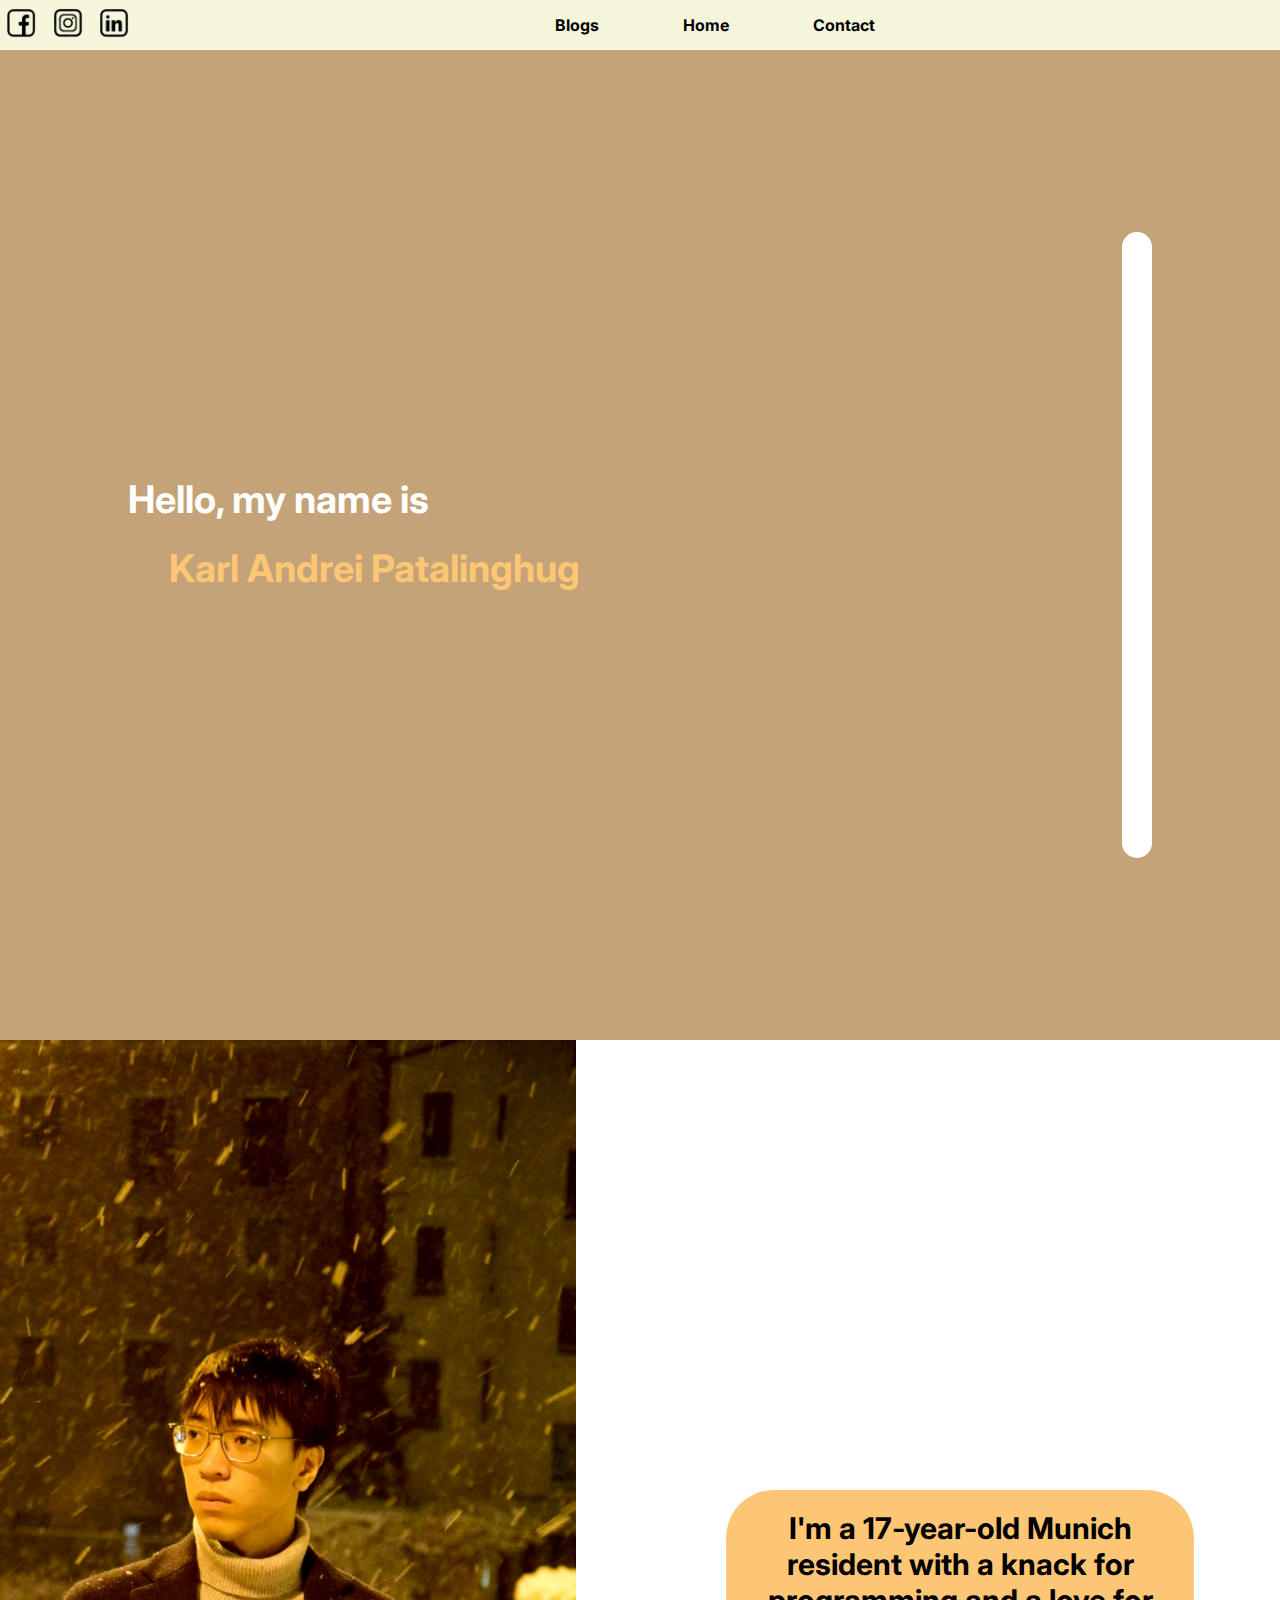
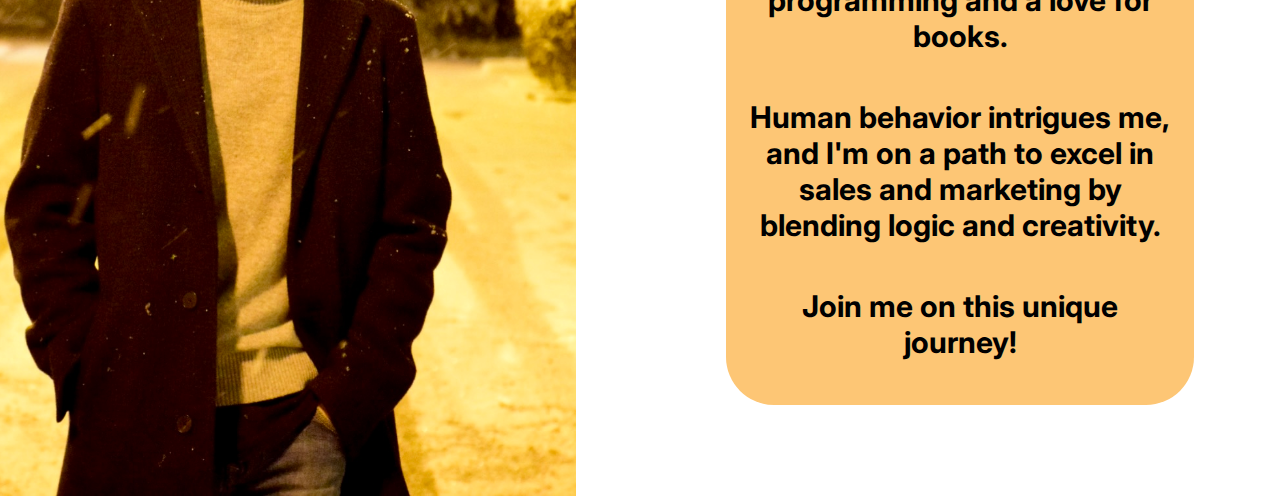
==== index.html @ 40e67347 "Website Info" ====
<!DOCTYPE html>
<html lang="en">
<head>
    <meta charset="UTF-8">
    <meta name="viewport" content="width=device-width, initial-scale=1.0, maximum-scale=1.0, user-scalable=no">
    <title>Document</title>
    <link rel="stylesheet" href="style.css">
    <link href='https://fonts.googleapis.com/css?family=Inter' rel='stylesheet'>
</head>
<body>
    <div class="header">

        <div class="social-container">
        <a href="#" class="social"><img src="images/facebook-logo.png" alt="facebook logo"></a>
        <a href="https://www.instagram.com/k.andrei.p" class="social"><img src="images/instagram-logo.png" alt="instagram logo"></a>
        <a href="#" class="social"><img src="images/linkedIn-logo.png" alt="linkedIn logo"></a>
        </div>

        <nav>
            <ul>
                <li>
                    <a href="#">Blogs</a>
                    <a href="#">Home</a>
                    <a href="#">Contact</a>
                </li>
            </ul>
        </nav>
    </div>

    <div class="banner">
        <div class="col">
            <h2>Hello, my name is</h2>
            <h1>Karl Andrei Patalinghug</h1>
        </div>
        <div class="hero">
            <img src="images/IMG_6834 (1).JPG" alt="">
        </div>
    </div>

    <div class="introduction">
        <img src="images/IMG_9086 (1).JPG" alt="Winter image">
        <div class="paragraph-box">
            <h2>I'm a 17-year-old Munich resident with a knack for programming and a love for books. </h2>
            <h2>Human behavior intrigues me, and I'm on a path to excel in sales and marketing by blending logic and creativity.</h2>
            <h2>Join me on this unique journey!</h2>
        </div>
    </div>
</body>
</html>
---- style.css ----
body{
  padding: 0;
  margin: 0;
  font-family: 'Inter', sans-serif;
  box-sizing: border-box;
  overflow-x: hidden;
}


.header{
  width: 100%;
  height: 50px;
  background-color:beige;
  display: flex;
  justify-content: space-between;
  align-items: center;
  margin: 0;
  padding: 0;
}

.social-container{
  display: flex;
  align-items: center;
}
.social img { 
  width: 30px;
  margin-right: 10px;
  margin-left: 0.5vw;
}

nav{
  text-align: center;
  flex: 1;
}

nav ul {
  list-style: none;
}

nav a {
  text-decoration: none;
  font-weight: bold;
  color: black;
  margin-right: 30px;
}

nav a + a{
  margin-left: 50px;
}

nav a:hover{
  color: dimgrey;
}

h1, h2 {
  font-size: 35px; 
  margin: 0; 
  padding: 0; 
}

.banner{
  width: 100vw;
  height: 110vh;
  display: flex;
  background-color: #C3A377;
  position: relative;
}

.col {
  position: relative;
  top: 50%;
  left: 10%;
}

.col h2{
  font-size: 38px;
  font-weight: bold;
  position: absolute;
  top: -7%;
  color: white;
}

h1{
  font-size: 38px;
  font-weight: bold;
  position: relative;
  left: 10%;
  color: #FDC675;
}


.banner img{
  height: 45vw;
  position: absolute;
  top: 50%;
  transform: translateY(-50%);
  right: 10%;
  border-radius: 89px;
  border: 20px solid white;
  border-width: 25px 15px;
}

.introduction{
  width: 100vw;
  height: 100vh;
  display: flex;
  flex-direction: column;
  align-items: center;
}

.introduction h2{
  flex: 1;
  padding: 10px;
  text-align: center;
  font-weight: bold;
  font-size: 30px;
  margin-bottom: 25px;
}

.introduction img{
  width: 55%;
  height: auto;
  object-fit: cover;
  position: absolute;
  left: -10%;
}

.introduction .paragraph-box {
  background-color: #FDC675;
  border: 15px 10px solid #FDC675;
  border-radius: 48px;
  padding: 10px;
  margin-right: 0 auto;
  max-width: 35vw;
  position: relative;
  top: 50%;
  right: -25%;
}
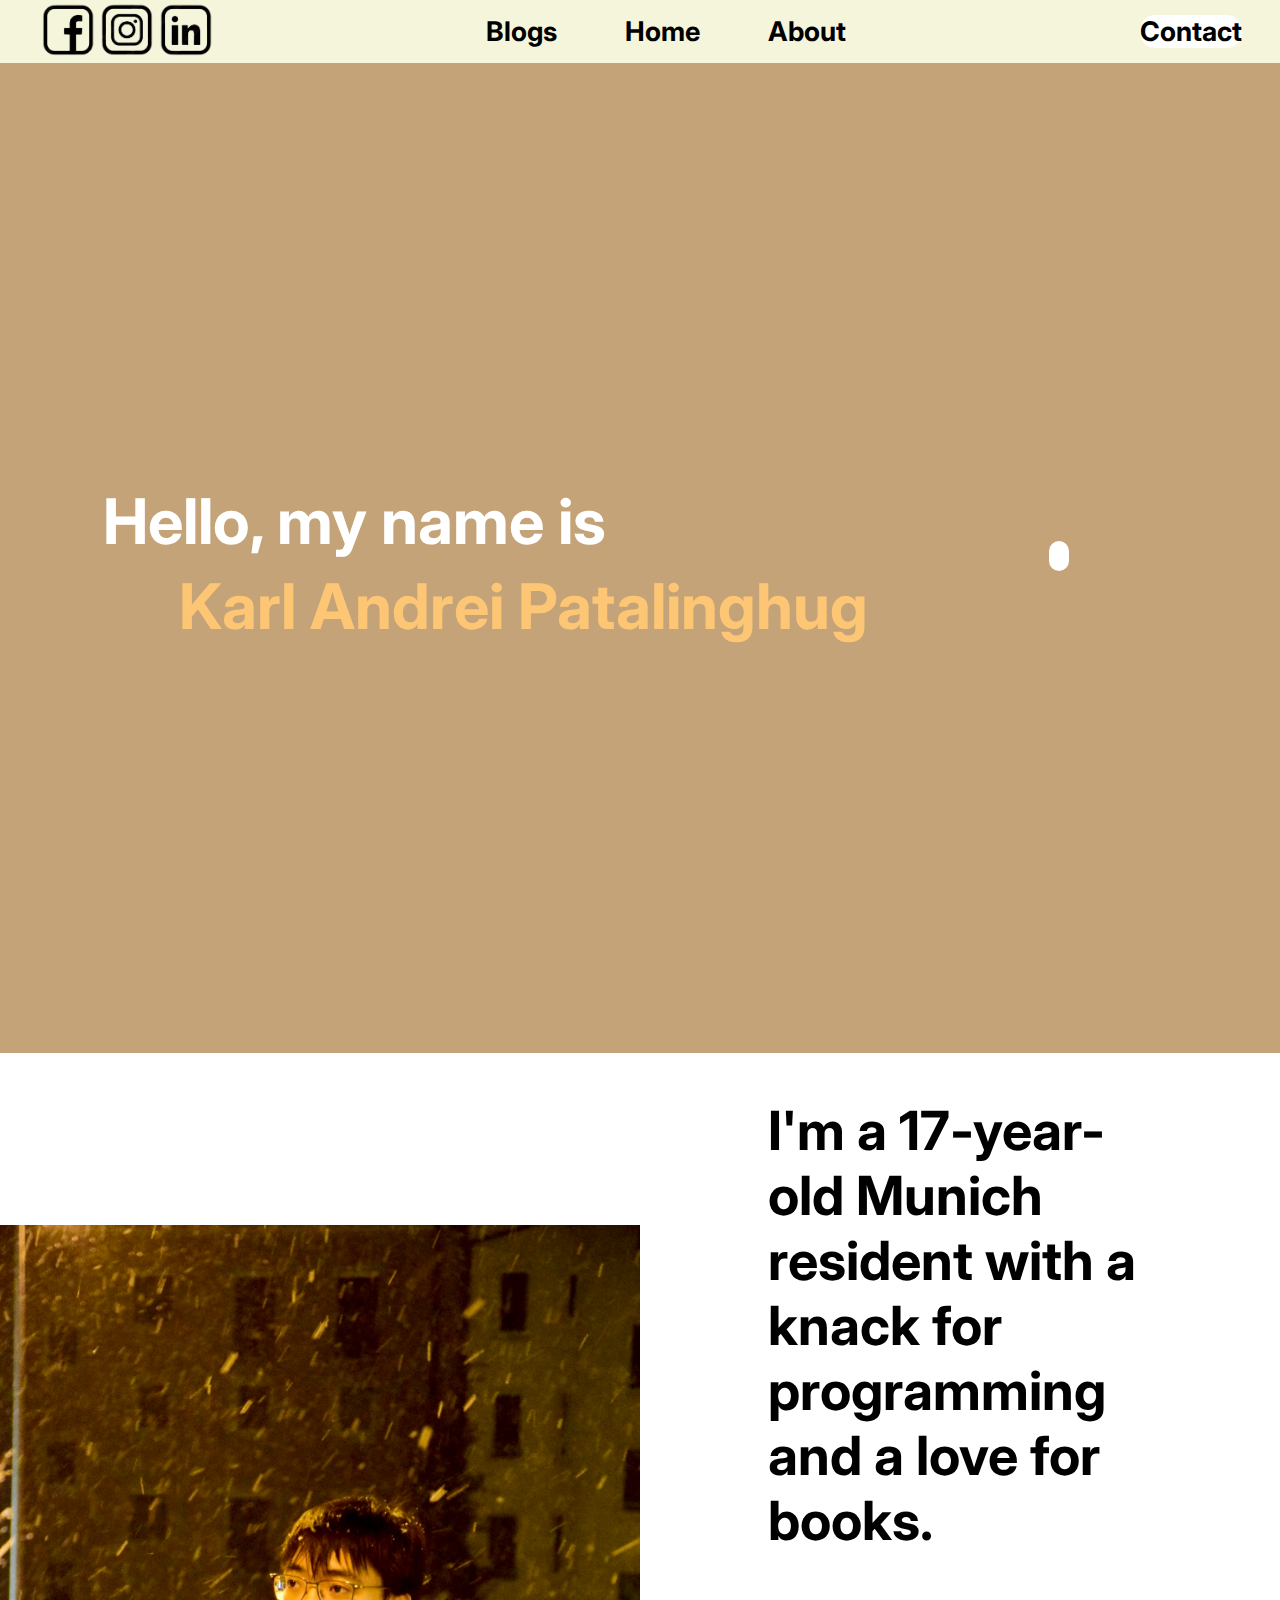
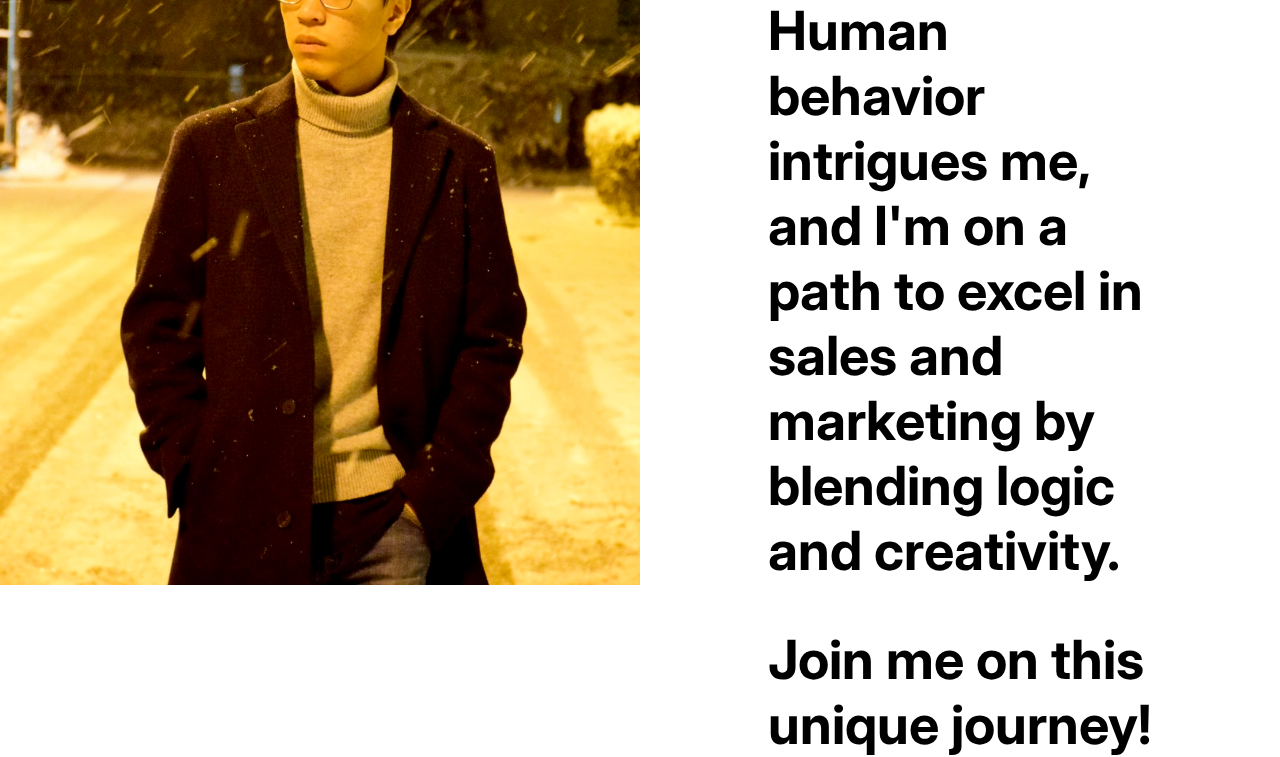
==== commit 8843a331: "Updating html and css to relational website" ====
--- a/index.html
+++ b/index.html
@@ -8,24 +8,25 @@
     <link href='https://fonts.googleapis.com/css?family=Inter' rel='stylesheet'>
 </head>
 <body>
-    <div class="header">
-
+    <header>
         <div class="social-container">
-        <a href="#" class="social"><img src="images/facebook-logo.png" alt="facebook logo"></a>
-        <a href="https://www.instagram.com/k.andrei.p" class="social"><img src="images/instagram-logo.png" alt="instagram logo"></a>
-        <a href="#" class="social"><img src="images/linkedIn-logo.png" alt="linkedIn logo"></a>
+            <a href="#" class="social"><img src="images/facebook-logo.png" alt="facebook logo"></a>
+            <a href="https://www.instagram.com/k.andrei.p" class="social"><img src="images/instagram-logo.png" alt="instagram logo"></a>
+            <a href="#" class="social"><img src="images/linkedIn-logo.png" alt="linkedIn logo"></a>
         </div>
-
         <nav>
             <ul>
                 <li>
-                    <a href="#">Blogs</a>
-                    <a href="#">Home</a>
-                    <a href="#">Contact</a>
+                    <a href="#" class="header-center-btn">Blogs</a>
+                    <a href="#" class="header-center-btn">Home</a>
+                    <a href="#" class="header-center-btn">About</a>
                 </li>
             </ul>
         </nav>
-    </div>
+        <div class="contact-btn">
+            <a href="#">Contact</a>
+        </div>
+    </header>
 
     <div class="banner">
         <div class="col">
@@ -39,9 +40,8 @@
 
     <div class="introduction">
         <img src="images/IMG_9086 (1).JPG" alt="Winter image">
-        <div class="paragraph-box">
-            <h2>I'm a 17-year-old Munich resident with a knack for programming and a love for books. </h2>
-            <h2>Human behavior intrigues me, and I'm on a path to excel in sales and marketing by blending logic and creativity.</h2>
+        <div class="introduction-box">
+            <h2>I'm a 17-year-old Munich resident with a knack for programming and a love for books. </h2>            <h2>Human behavior intrigues me, and I'm on a path to excel in sales and marketing by blending logic and creativity.</h2>
             <h2>Join me on this unique journey!</h2>
         </div>
     </div>
--- a/style.css
+++ b/style.css
@@ -1,3 +1,12 @@
+:root{
+
+  --header-font-size: 3vh;
+  --banner-height: 110vh;
+  --banner-text-size: 7vh;
+  --banner-image-radius: 20vh;
+  --introduction-text-size:6vh;
+}
+
 body{
   padding: 0;
   margin: 0;
@@ -6,133 +15,134 @@
   overflow-x: hidden;
 }
 
-
-.header{
-  width: 100%;
-  height: 50px;
-  background-color:beige;
+header{
+  width: 100vw;
+  height: 7vh;
+  background-color: beige;
   display: flex;
   justify-content: space-between;
   align-items: center;
-  margin: 0;
-  padding: 0;
+  box-sizing: border-box;
+  padding-left: 3%;
+  padding-right: 3%;
 }
 
 .social-container{
   display: flex;
   align-items: center;
+  justify-content: space-around;
 }
-.social img { 
-  width: 30px;
-  margin-right: 10px;
-  margin-left: 0.5vw;
+
+.social img{
+  width: 6vh;
+  margin: 0.2vw;
 }
 
 nav{
+  flex: 1;
   text-align: center;
-  flex: 1;
 }
 
-nav ul {
+nav ul li {
   list-style: none;
+  display: inline-block;
 }
 
-nav a {
+nav ul li a{
   text-decoration: none;
+  font-size: var(--header-font-size);
+  color: black;
   font-weight: bold;
+  margin-right: 5vw;
+}
+.contact-btn a{
+  font-size: var(--header-font-size);
+  text-decoration: none;
   color: black;
-  margin-right: 30px;
+  font-weight: bold;
+  border-radius: 1.7vh;
+  border-width: 1.7vh 2vw;
+  background-color: white !important;
 }
 
-nav a + a{
-  margin-left: 50px;
-}
-
-nav a:hover{
-  color: dimgrey;
-}
-
-h1, h2 {
-  font-size: 35px; 
-  margin: 0; 
-  padding: 0; 
+nav ul li a:hover{
+  color: gray;
+  transition-duration: 0.5s; 
 }
 
 .banner{
   width: 100vw;
-  height: 110vh;
+  height: var(--banner-height);
+  background-color: #C3A377;
+  border: 1px solid #C3A377;
   display: flex;
-  background-color: #C3A377;
-  position: relative;
+  align-items: center;
+  justify-content: space-between;
+  box-sizing: border-box;
+  padding: 8%;
 }
 
-.col {
-  position: relative;
-  top: 50%;
-  left: 10%;
+.hero{
+  padding-right: 10%;
 }
 
-.col h2{
-  font-size: 38px;
+.banner img{
+  height: 80vh !important;
+  border-radius: var(--banner-image-radius);
+  border: 1vw solid white;
+  border-width: 1.2vw 0.8vw;
+}
+
+.banner .col{
+  flex: 1;
+  display: flex;
+  flex-direction: column;
+  justify-content: center !important;
+  align-items: left;
+}
+
+.col h2 {
+  font-size: var(--banner-text-size);
   font-weight: bold;
-  position: absolute;
-  top: -7%;
+  margin-bottom: 0;
   color: white;
 }
 
-h1{
-  font-size: 38px;
+.col h1 {
+  font-size: var(--banner-text-size);
   font-weight: bold;
-  position: relative;
-  left: 10%;
+  margin-top: 1vh;
+  padding-left: 8%;
   color: #FDC675;
 }
 
-
-.banner img{
-  height: 45vw;
-  position: absolute;
-  top: 50%;
-  transform: translateY(-50%);
-  right: 10%;
-  border-radius: 89px;
-  border: 20px solid white;
-  border-width: 25px 15px;
-}
-
-.introduction{
-  width: 100vw;
-  height: 100vh;
+.introduction {
   display: flex;
-  flex-direction: column;
+  justify-content: center;
   align-items: center;
 }
 
-.introduction h2{
-  flex: 1;
-  padding: 10px;
-  text-align: center;
-  font-weight: bold;
-  font-size: 30px;
-  margin-bottom: 25px;
+.introduction img{
+  width: 50vw;
+  align-self: left;
 }
 
-.introduction img{
-  width: 55%;
-  height: auto;
-  object-fit: cover;
-  position: absolute;
-  left: -10%;
+.introduction-box {
+  display: flex;
+  flex-direction: column;
+  justify-self: center;
+  align-items: center;
+  padding-left: 10%;
+  padding-right: 10%;
+  
 }
 
-.introduction .paragraph-box {
-  background-color: #FDC675;
-  border: 15px 10px solid #FDC675;
-  border-radius: 48px;
-  padding: 10px;
-  margin-right: 0 auto;
-  max-width: 35vw;
-  position: relative;
-  top: 50%;
-  right: -25%;
-}+.introduction-box h2 {
+  font-size: var(--introduction-text-size);
+  font-weight: bold;
+  margin-bottom: 0;
+  color: black;
+}
+
+
+
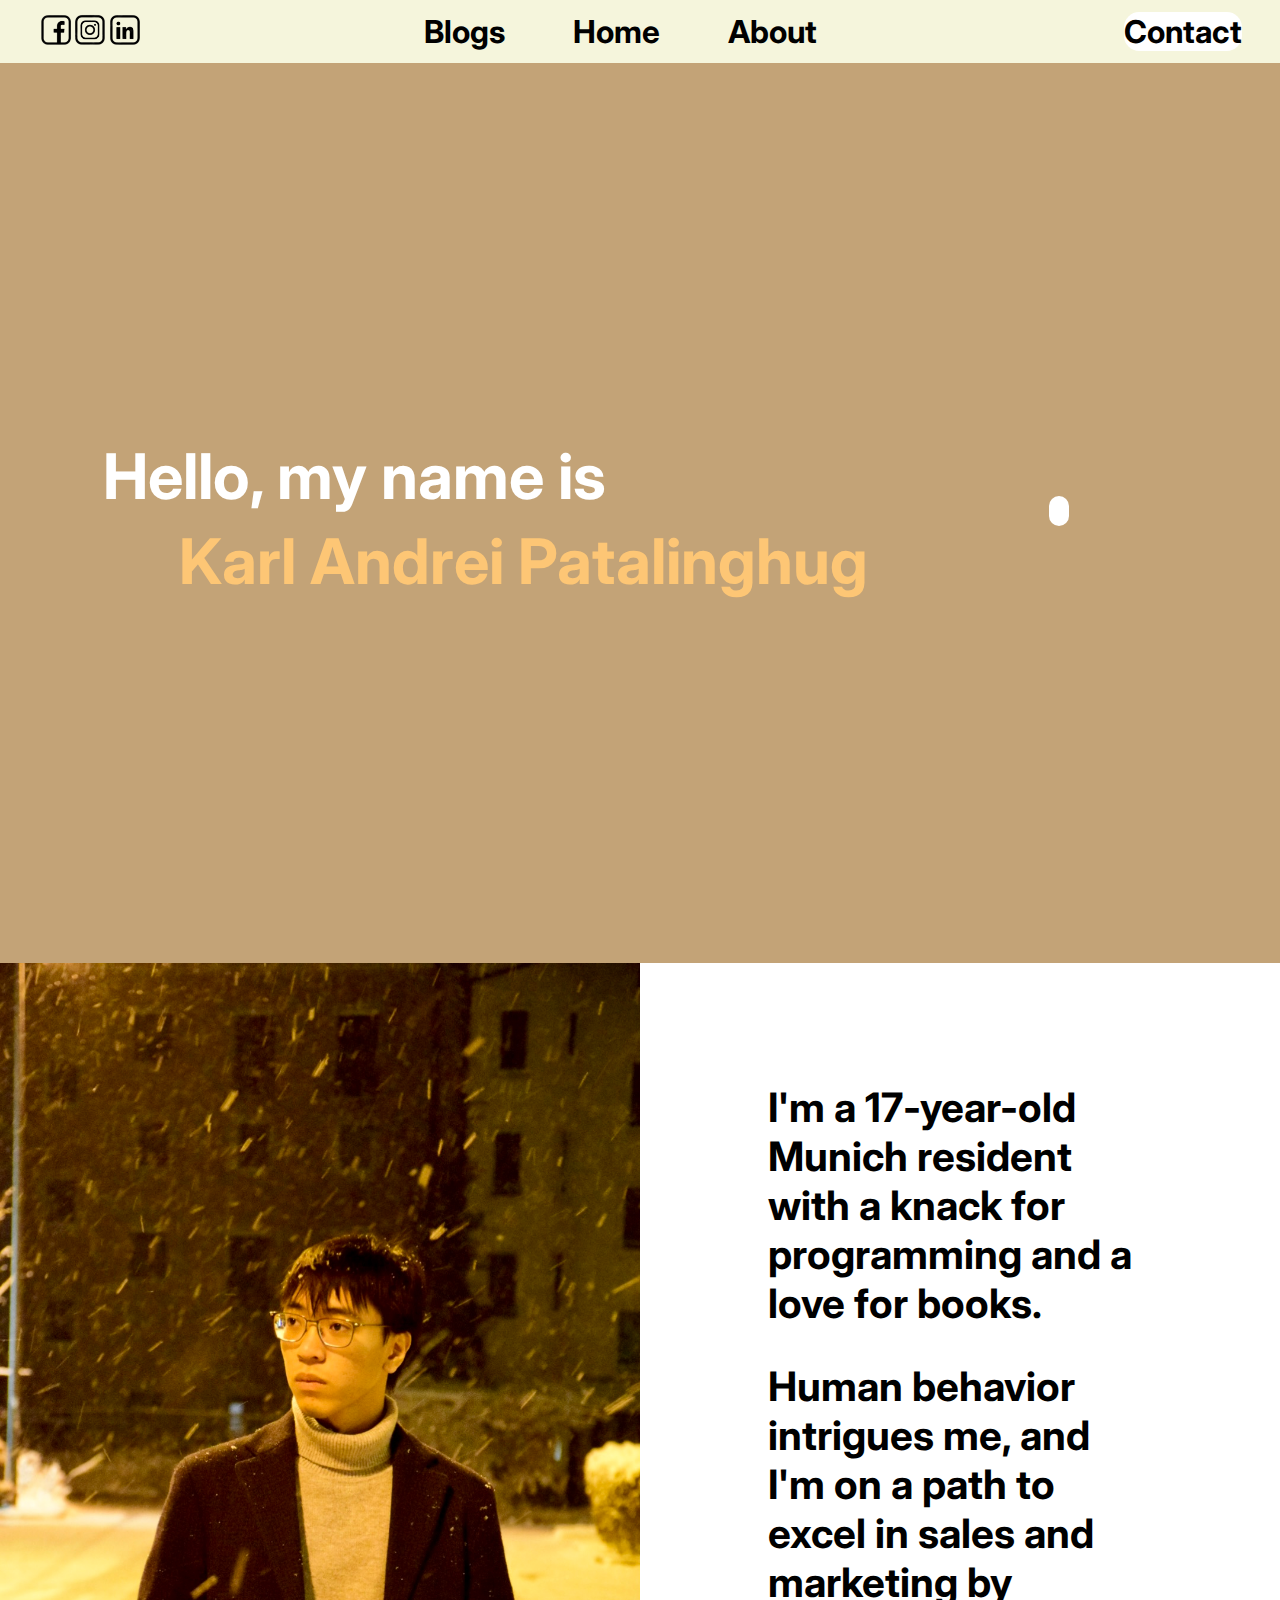
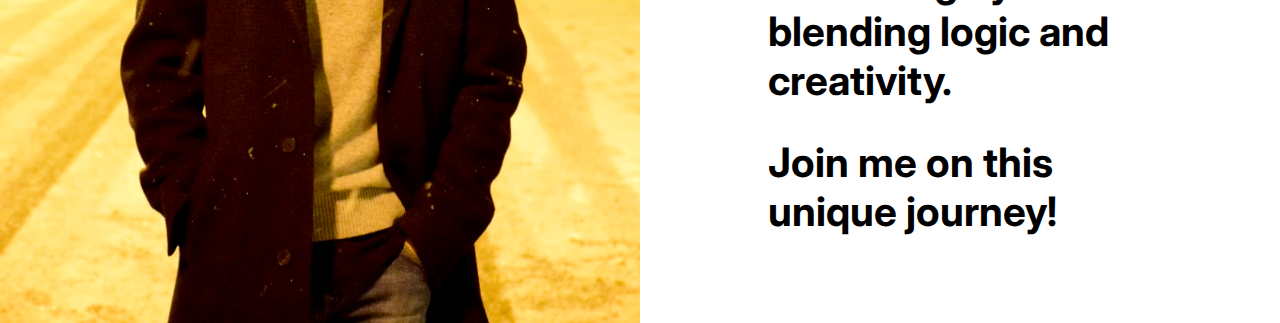
==== commit d8cacd10: "Added Medias to css file" ====
--- a/index.html
+++ b/index.html
@@ -3,7 +3,8 @@
 <head>
     <meta charset="UTF-8">
     <meta name="viewport" content="width=device-width, initial-scale=1.0, maximum-scale=1.0, user-scalable=no">
-    <title>Document</title>
+    <link rel="icon" href="images/KAP Media Dynamics Logo Design 3.0.png" />
+    <title>Karl Andrei Patalinghug</title>
     <link rel="stylesheet" href="style.css">
     <link href='https://fonts.googleapis.com/css?family=Inter' rel='stylesheet'>
 </head>
--- a/style.css
+++ b/style.css
@@ -5,6 +5,7 @@
   --banner-text-size: 7vh;
   --banner-image-radius: 20vh;
   --introduction-text-size:6vh;
+
 }
 
 body{
@@ -34,7 +35,7 @@
 }
 
 .social img{
-  width: 6vh;
+  width: 6vw;
   margin: 0.2vw;
 }
 
@@ -144,5 +145,68 @@
   color: black;
 }
 
-
-
+@media screen and (max-width: 600px) {
+  :root{
+    --header-font-size: 1.5vh;
+    --banner-height: 100vh;
+    --banner-text-size: 4.6vh;
+    --banner-image-radius: 10vh;
+    --introduction-text-size:1.5vh;
+  }
+  .banner{
+    flex-direction: column;
+  }
+  .social img {
+    width: 5vw;
+    margin: 0.1vw;
+  }
+
+  .col h1{
+    font-size: var(--banner-text-size);
+    margin-top: 1vh;
+    padding-left: 0;
+    text-align: center;
+  }
+
+  .hero{
+    padding-right: 0;
+  }
+  .banner img {
+    height: 50vh!important;
+    border-radius: var(--banner-image-radius);
+    border: 1vw solid white;
+    border-width: 1.2vw 0.8vw;
+  }
+
+}
+
+@media  screen and (min-width: 768px) {
+  :root{
+    --header-font-size: 3vh;
+    --banner-height: 100vh;
+    --banner-text-size: 4.6vh;
+    --banner-image-radius: 10vh;
+    --introduction-text-size:4vh;
+  }
+
+  .social img{
+    width: 3vw;
+    margin: 0.1vw;
+  }
+}
+
+@media  screen and (min-width: 992px) {
+  :root{
+    --header-font-size: 3.5vh;
+    --banner-height: 100vh;
+    --banner-text-size: 7vh;
+    --banner-image-radius: 12vh;
+    --introduction-text-size:4.5vh;
+  }
+
+  .social img{
+    width: 2.5vw;
+    margin: 0.1vw;
+  }
+}
+
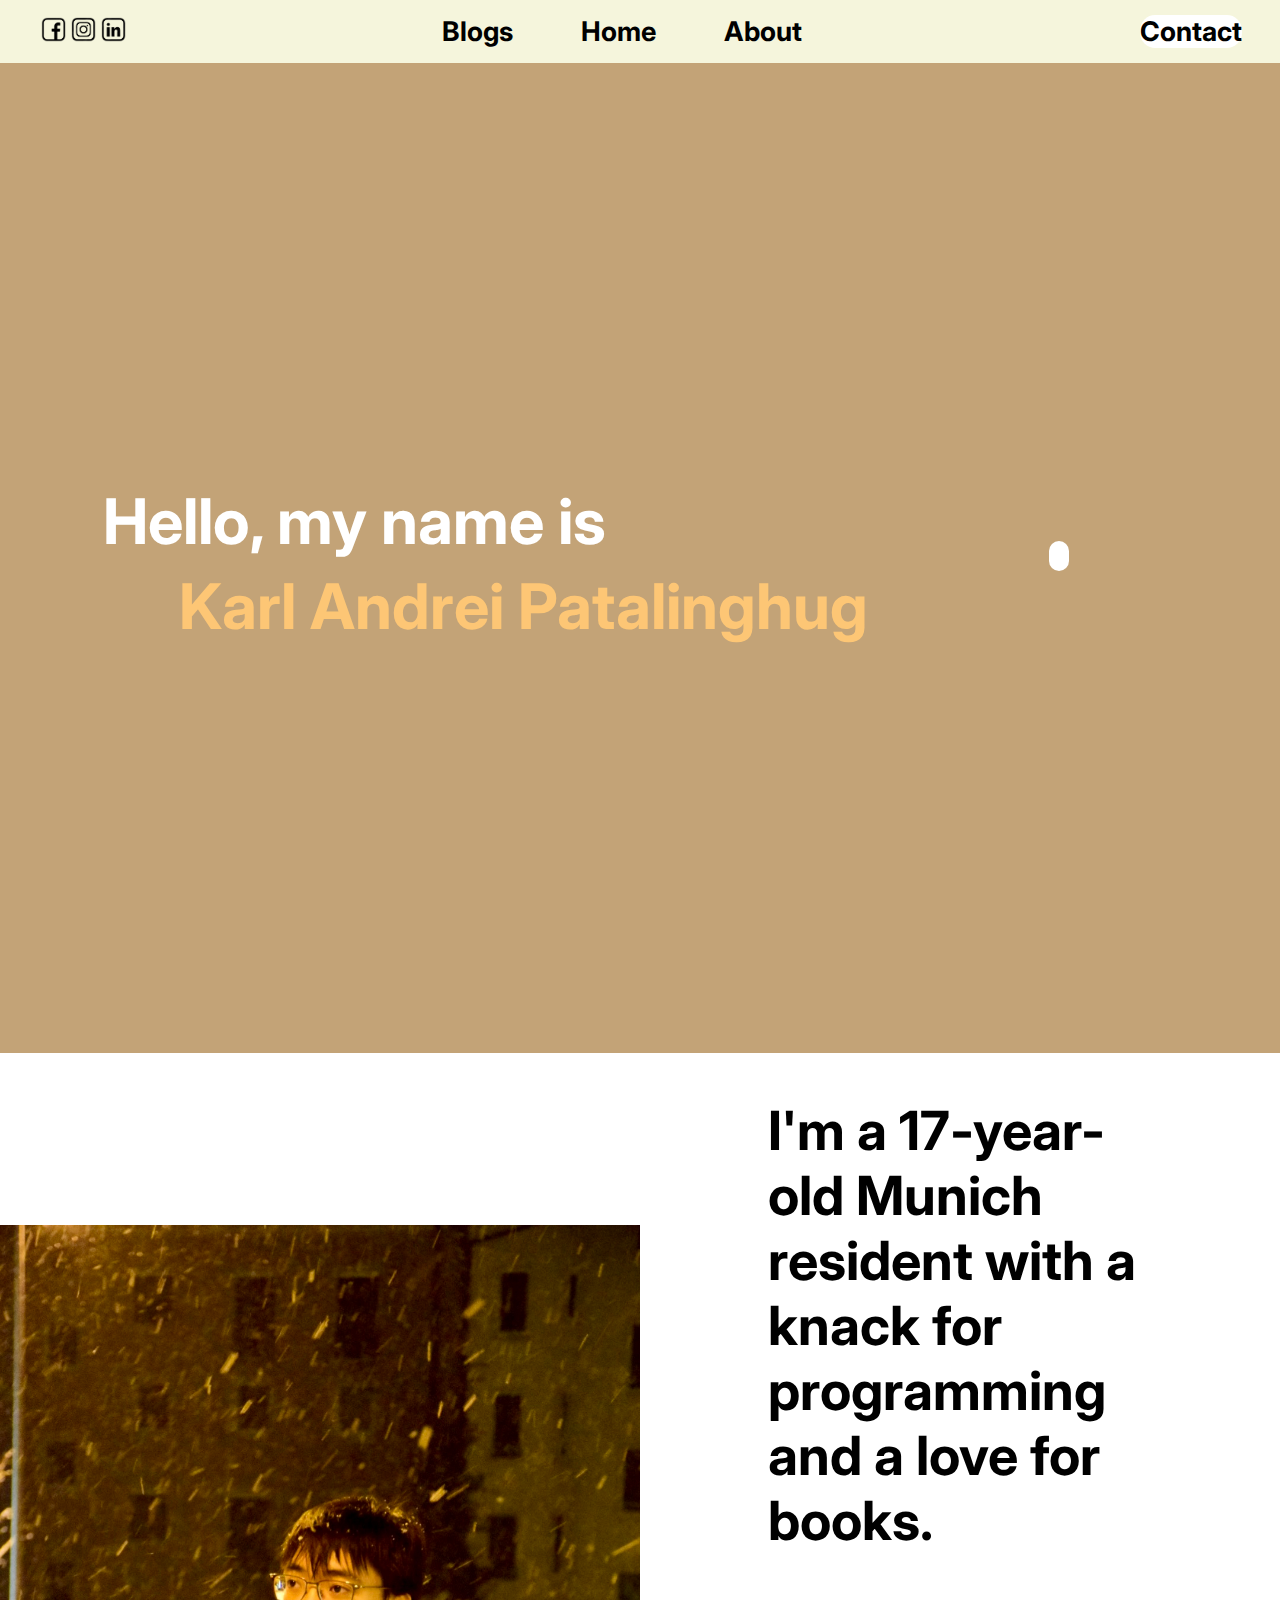
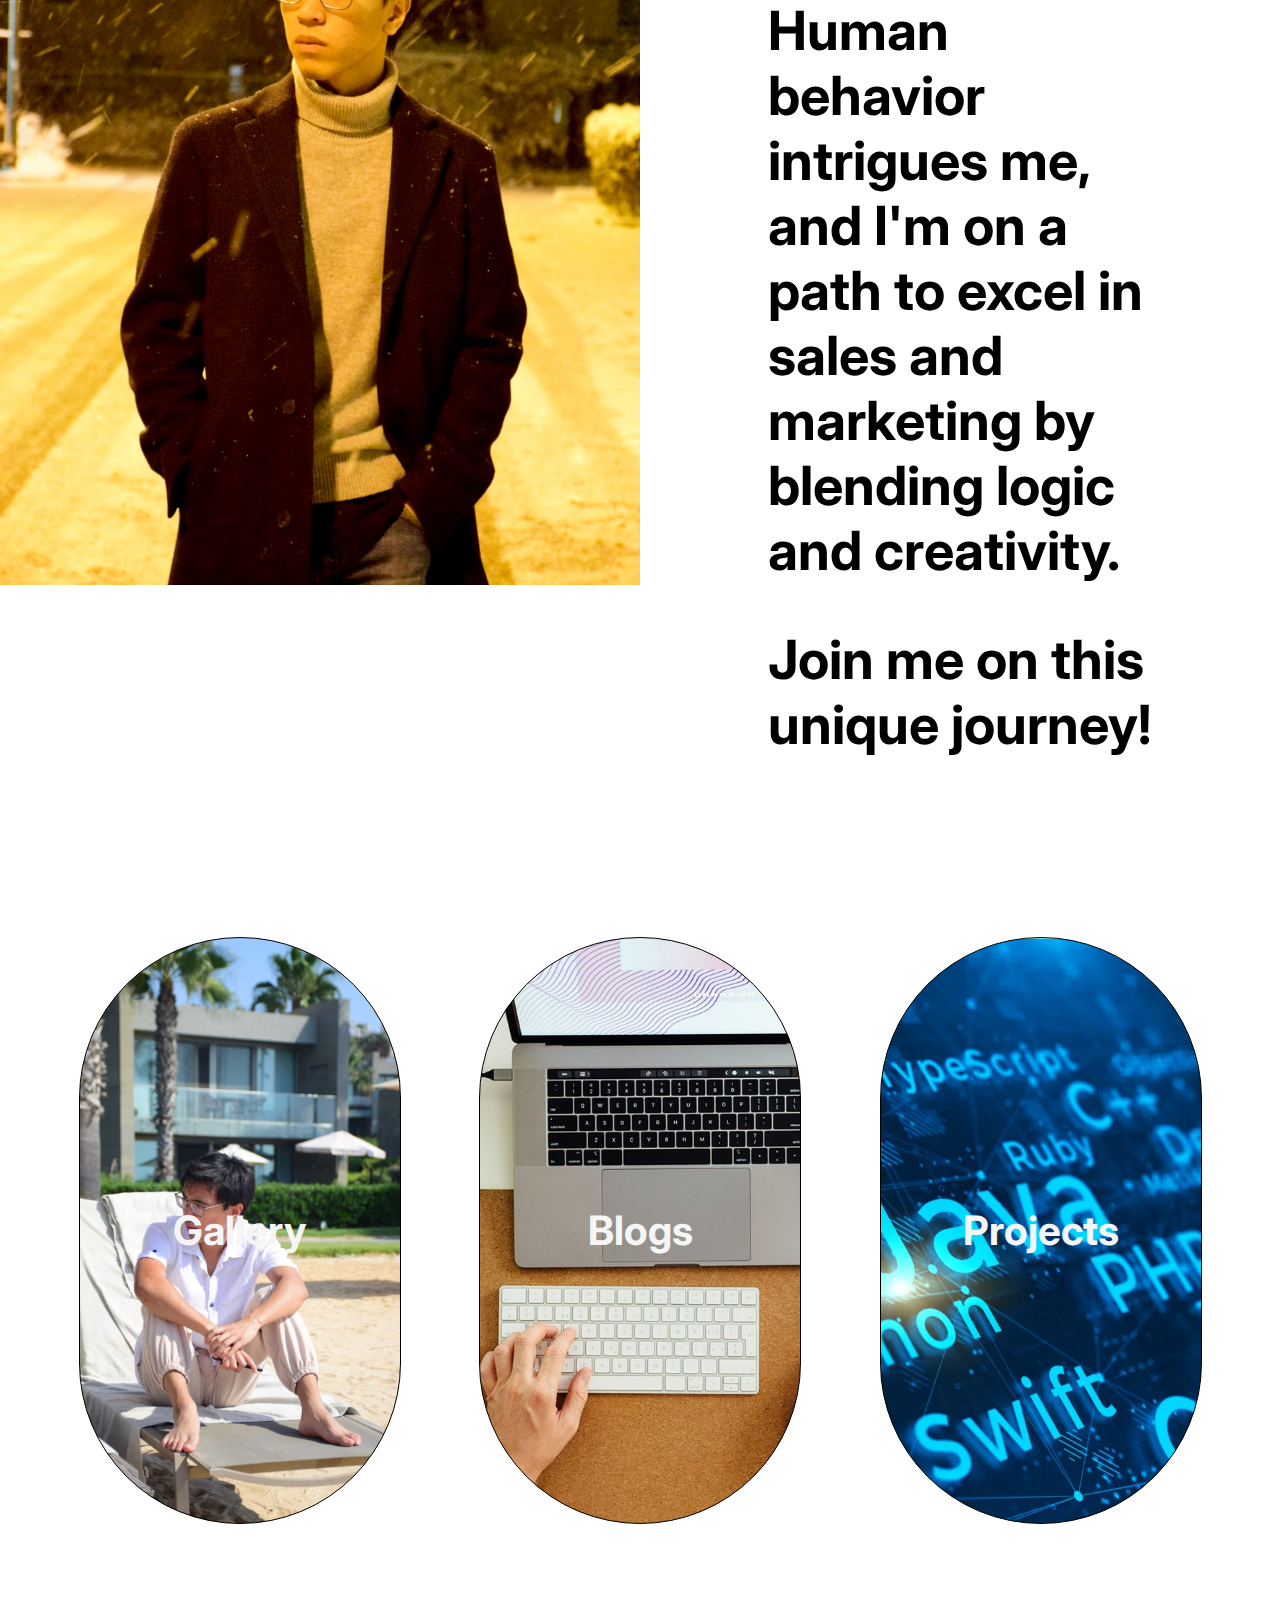
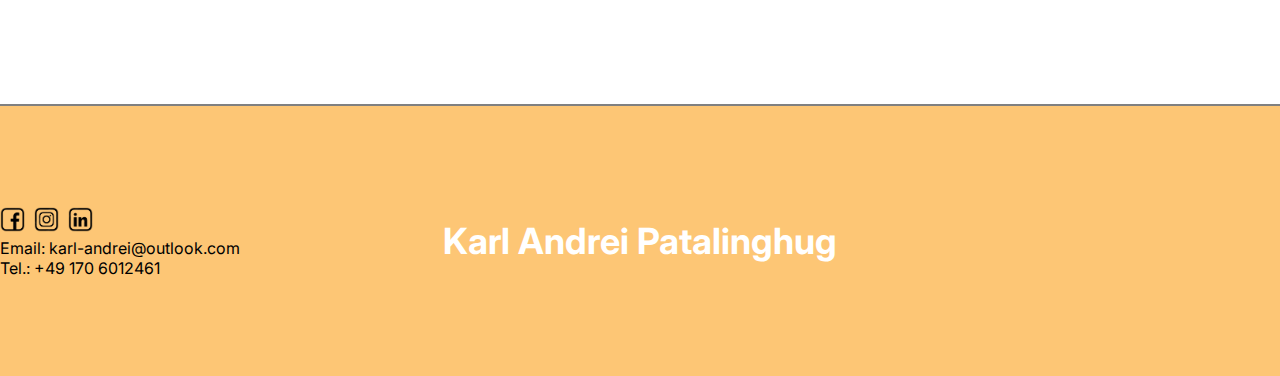
==== commit 7b335d64: "Finished landing page and started making Layouts" ====
--- a/index.html
+++ b/index.html
@@ -18,9 +18,9 @@
         <nav>
             <ul>
                 <li>
-                    <a href="#" class="header-center-btn">Blogs</a>
-                    <a href="#" class="header-center-btn">Home</a>
-                    <a href="#" class="header-center-btn">About</a>
+                    <a href="pages/blogs/blogs.html" class="header-center-btn">Blogs</a>
+                    <a href="index.html" class="header-center-btn">Home</a>
+                    <a href="pages/about.html" class="header-center-btn">About</a>
                 </li>
             </ul>
         </nav>
@@ -39,12 +39,34 @@
         </div>
     </div>
 
-    <div class="introduction">
-        <img src="images/IMG_9086 (1).JPG" alt="Winter image">
-        <div class="introduction-box">
-            <h2>I'm a 17-year-old Munich resident with a knack for programming and a love for books. </h2>            <h2>Human behavior intrigues me, and I'm on a path to excel in sales and marketing by blending logic and creativity.</h2>
-            <h2>Join me on this unique journey!</h2>
+    <main>
+        <div class="introduction">
+            <img src="images/IMG_9086 (1).JPG" alt="Winter image">
+            <div class="introduction-box">
+                <h2>I'm a 17-year-old Munich resident with a knack for programming and a love for books. </h2>            <h2>Human behavior intrigues me, and I'm on a path to excel in sales and marketing by blending logic and creativity.</h2>
+                <h2>Join me on this unique journey!</h2>
+            </div>
         </div>
+    </main>
+
+    <div class="page-blocks">
+        <a href="pages/gallery/gallery.html">
+            <div class="block gallery">Gallery</div></a>
+        <a href="pages/blogs/blogs.html"><div class="block blogs">Blogs</div></a>
+        <a href="pages/projects/projects.html"><div class="block projects">Projects</div></a>
     </div>
+
+    <footer>
+        <div class="social-container">
+            <div class="socials">
+                <a href="#" class="social"><img src="images/facebook-logo.png" alt="facebook logo"></a>
+                <a href="https://www.instagram.com/k.andrei.p" class="social"><img src="images/instagram-logo.png" alt="instagram logo"></a>
+                <a href="#" class="social"><img src="images/linkedIn-logo.png" alt="linkedIn logo"></a>
+            </div>
+            <p>Email: karl-andrei@outlook.com</p>
+            <p>Tel.: +49 170 6012461</p>
+        </div>
+        <div class="logo"><h2>Karl Andrei Patalinghug</h2></div>
+    </footer>
 </body>
 </html>--- a/style.css
+++ b/style.css
@@ -5,7 +5,7 @@
   --banner-text-size: 7vh;
   --banner-image-radius: 20vh;
   --introduction-text-size:6vh;
-
+  --blocks-text-size: 4.5vh;
 }
 
 body{
@@ -16,6 +16,8 @@
   overflow-x: hidden;
 }
 
+/* ===============================HEADER==================================*/
+
 header{
   width: 100vw;
   height: 7vh;
@@ -36,6 +38,7 @@
 
 .social img{
   width: 6vw;
+  max-width: 25px;
   margin: 0.2vw;
 }
 
@@ -70,6 +73,8 @@
   color: gray;
   transition-duration: 0.5s; 
 }
+
+/* ===============================BANNER==================================*/
 
 .banner{
   width: 100vw;
@@ -117,6 +122,8 @@
   color: #FDC675;
 }
 
+/*----------------------------INTRODUCTION------------------------------------*/
+
 .introduction {
   display: flex;
   justify-content: center;
@@ -144,6 +151,104 @@
   margin-bottom: 0;
   color: black;
 }
+
+/*-------------------------------------LINK BLOCKS-----------------------------------------*/
+.page-blocks {
+  display: flex;
+  justify-content: space-evenly;
+  align-items: center;
+  margin-top: 20vh;
+  margin-bottom: 20vh;
+}
+
+.page-blocks a{
+  text-decoration: none;
+  color:  whitesmoke;
+  font-weight: bold;
+  font-size: var(--blocks-text-size);
+}
+
+.block{
+  width: 25vw;
+  height: 65vh;
+  display: flex;
+  justify-content: center;
+  align-items: center;
+  border-radius: var(--banner-image-radius);
+  background-color: #FDC675;
+  border: 1.5px solid black;
+}
+
+.blogs{
+  background-image: url(images/working-image.jpg);
+  background-size: cover;
+  background-position: center;
+}
+
+.projects{
+  background-image: url(images/programming-block.webp);
+  background-size: cover;
+  background-position: center;
+}
+
+.gallery{
+  background-image: url(images/IMG_2010.JPG);
+  background-size: cover;
+  background-position: center;
+}
+
+
+.block:hover{
+  transform: scale(1.1) translateY(-7vh);
+  transition-duration: 0.5s;
+}
+/*------------------------------FOOTER----------------------------------*/
+
+footer {
+  width: 100vw;
+  border-top: 2px solid gray;
+  background-color: #FDC675;
+  display: grid;
+  grid-template-columns: 1fr 1fr 1fr 1fr;
+  grid-template-rows: 30vh;
+  justify-content: space-around;
+  align-items: center;
+  box-sizing: border-box;
+}
+
+footer .social-container{
+  grid-column: 1 / 1;
+  display: flex;
+  align-items:flex-start;
+  justify-content: space-around;
+  flex-direction: column;
+}
+
+footer .social-container p{
+  margin-top: 0;
+  margin-bottom: 0;
+}
+
+footer .logo{
+  grid-column: 2 / span 2;
+  display: flex;
+  justify-content: center;
+  align-items: center;
+}
+
+footer .social-container .socials{
+  margin-bottom: 0;
+  position: relative;
+  left: -0.2vw;
+}
+
+footer .logo h2{
+  font-size: 4vh;
+  font-weight: bold;
+  color: white !important;
+}
+
+/*-------------------------------MEDIAS ARE DOWN HERE---------------------------------*/
 
 @media screen and (max-width: 600px) {
   :root{
@@ -156,9 +261,27 @@
   .banner{
     flex-direction: column;
   }
+
+  .banner h2{
+    text-align: center;
+  }
   .social img {
     width: 5vw;
     margin: 0.1vw;
+    max-width: 25px;
+  }
+
+  .page-blocks{
+    flex-direction: column;
+    align-items: center;
+    margin-top: 10vh;
+    margin-bottom: 10vh;
+  }
+
+  .block{
+    margin-bottom: 20px;
+    min-width: 50vw;
+    max-height: 35vh;
   }
 
   .col h1{
@@ -178,9 +301,38 @@
     border-width: 1.2vw 0.8vw;
   }
 
-}
-
-@media  screen and (min-width: 768px) {
+  footer{
+    grid-template-columns: 1fr;
+    grid-template-rows: 1fr 1fr;
+  }
+
+  footer .logo {
+    grid-area: 1 / 1;
+  }
+  footer .social-container{
+    grid-area: 2 / 1;
+    justify-content: center;
+    align-items: center;
+  }
+}
+
+@media screen and (min-width: 601px) and (max-width: 767px){
+  
+  .page-blocks{
+    flex-direction: column;
+    align-items: center;
+  }
+
+  .block{
+    margin-bottom: 20px;
+    min-width: 50vw;
+  }
+
+}
+
+
+
+@media  screen and (min-width: 768px) and (max-width: 991px) {
   :root{
     --header-font-size: 3vh;
     --banner-height: 100vh;
@@ -189,13 +341,26 @@
     --introduction-text-size:4vh;
   }
 
+  
+  .page-blocks{
+    flex-direction: column;
+    align-items: center;
+  }
+
+  .block{
+    margin-bottom: 20px;
+    min-width: 50vw;
+  }
+
+
   .social img{
     width: 3vw;
+    max-width: 35px;
     margin: 0.1vw;
   }
 }
 
-@media  screen and (min-width: 992px) {
+@media  screen and (min-width >= 992px) {
   :root{
     --header-font-size: 3.5vh;
     --banner-height: 100vh;
@@ -206,7 +371,13 @@
 
   .social img{
     width: 2.5vw;
+    max-width: 100px;
     margin: 0.1vw;
   }
-}
-
+  
+ .page-blocks{
+    flex-direction: row;
+    align-items: center;
+ }
+}
+
